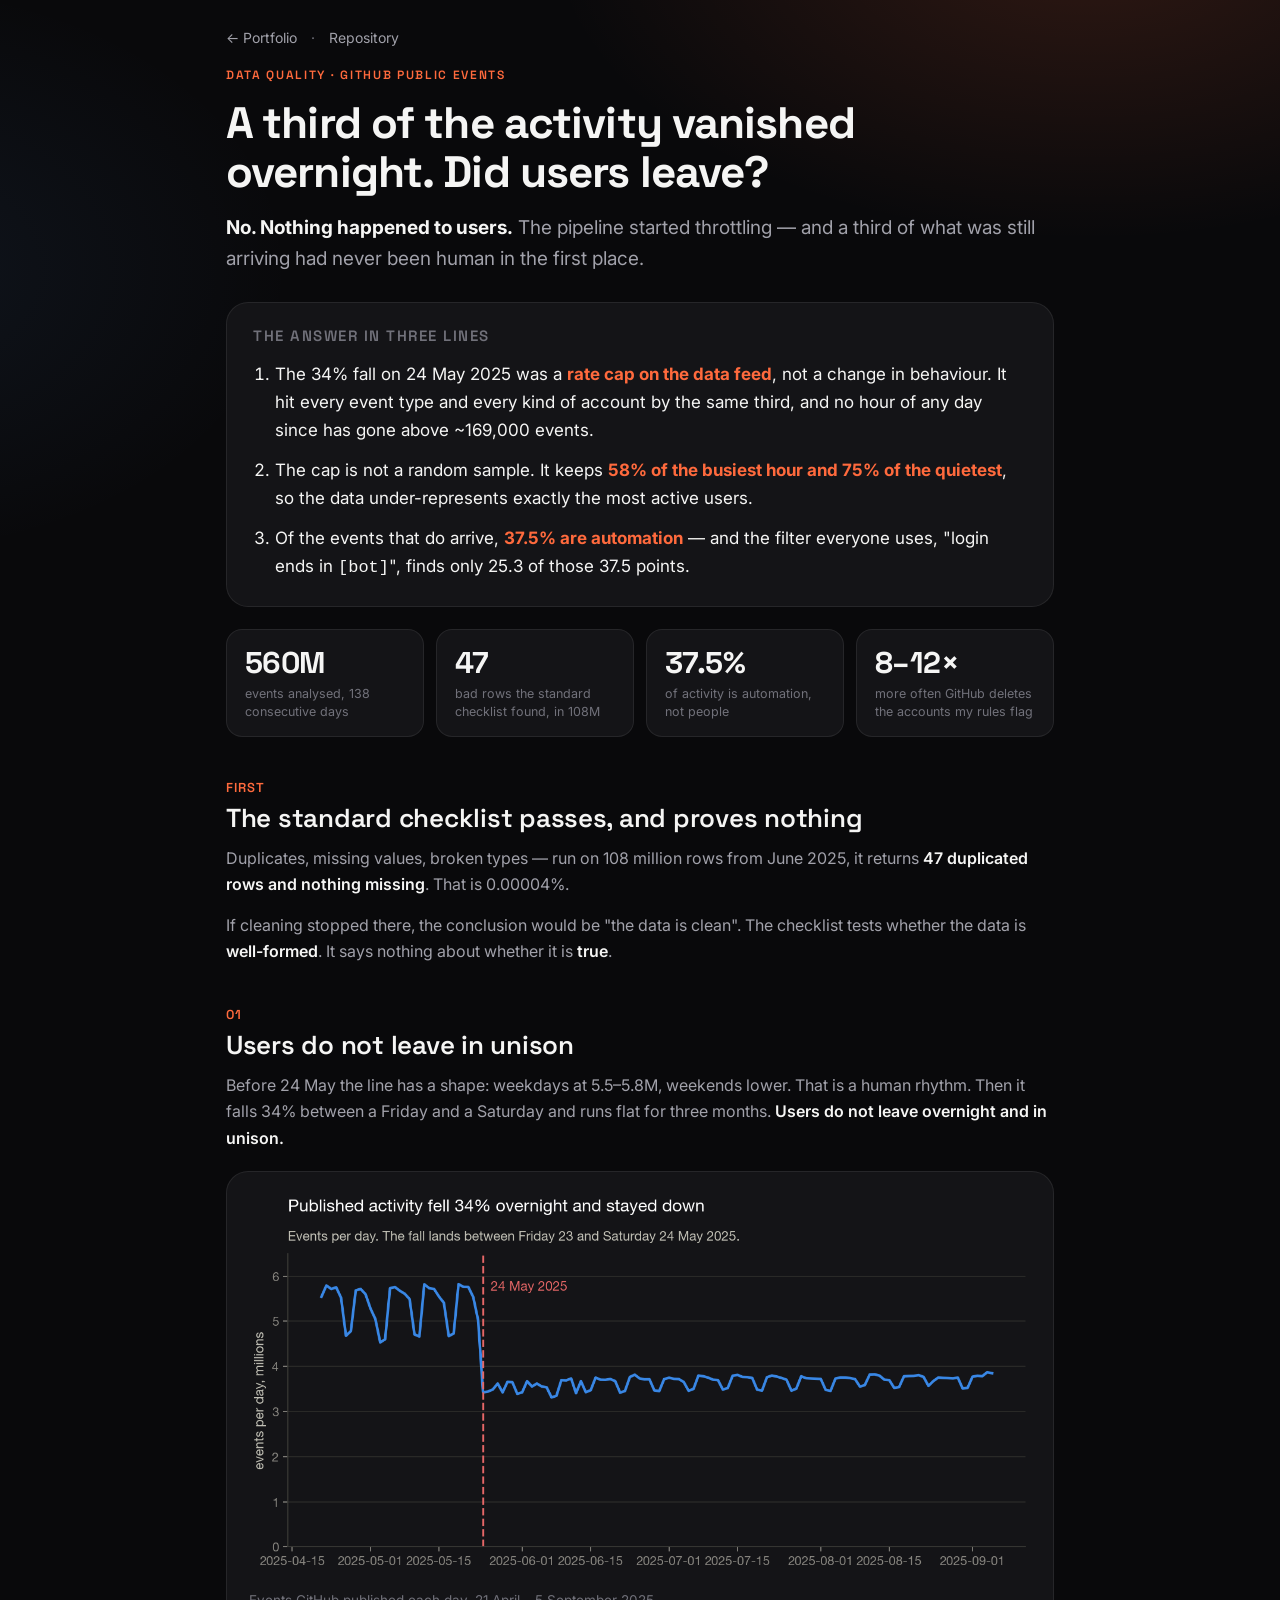
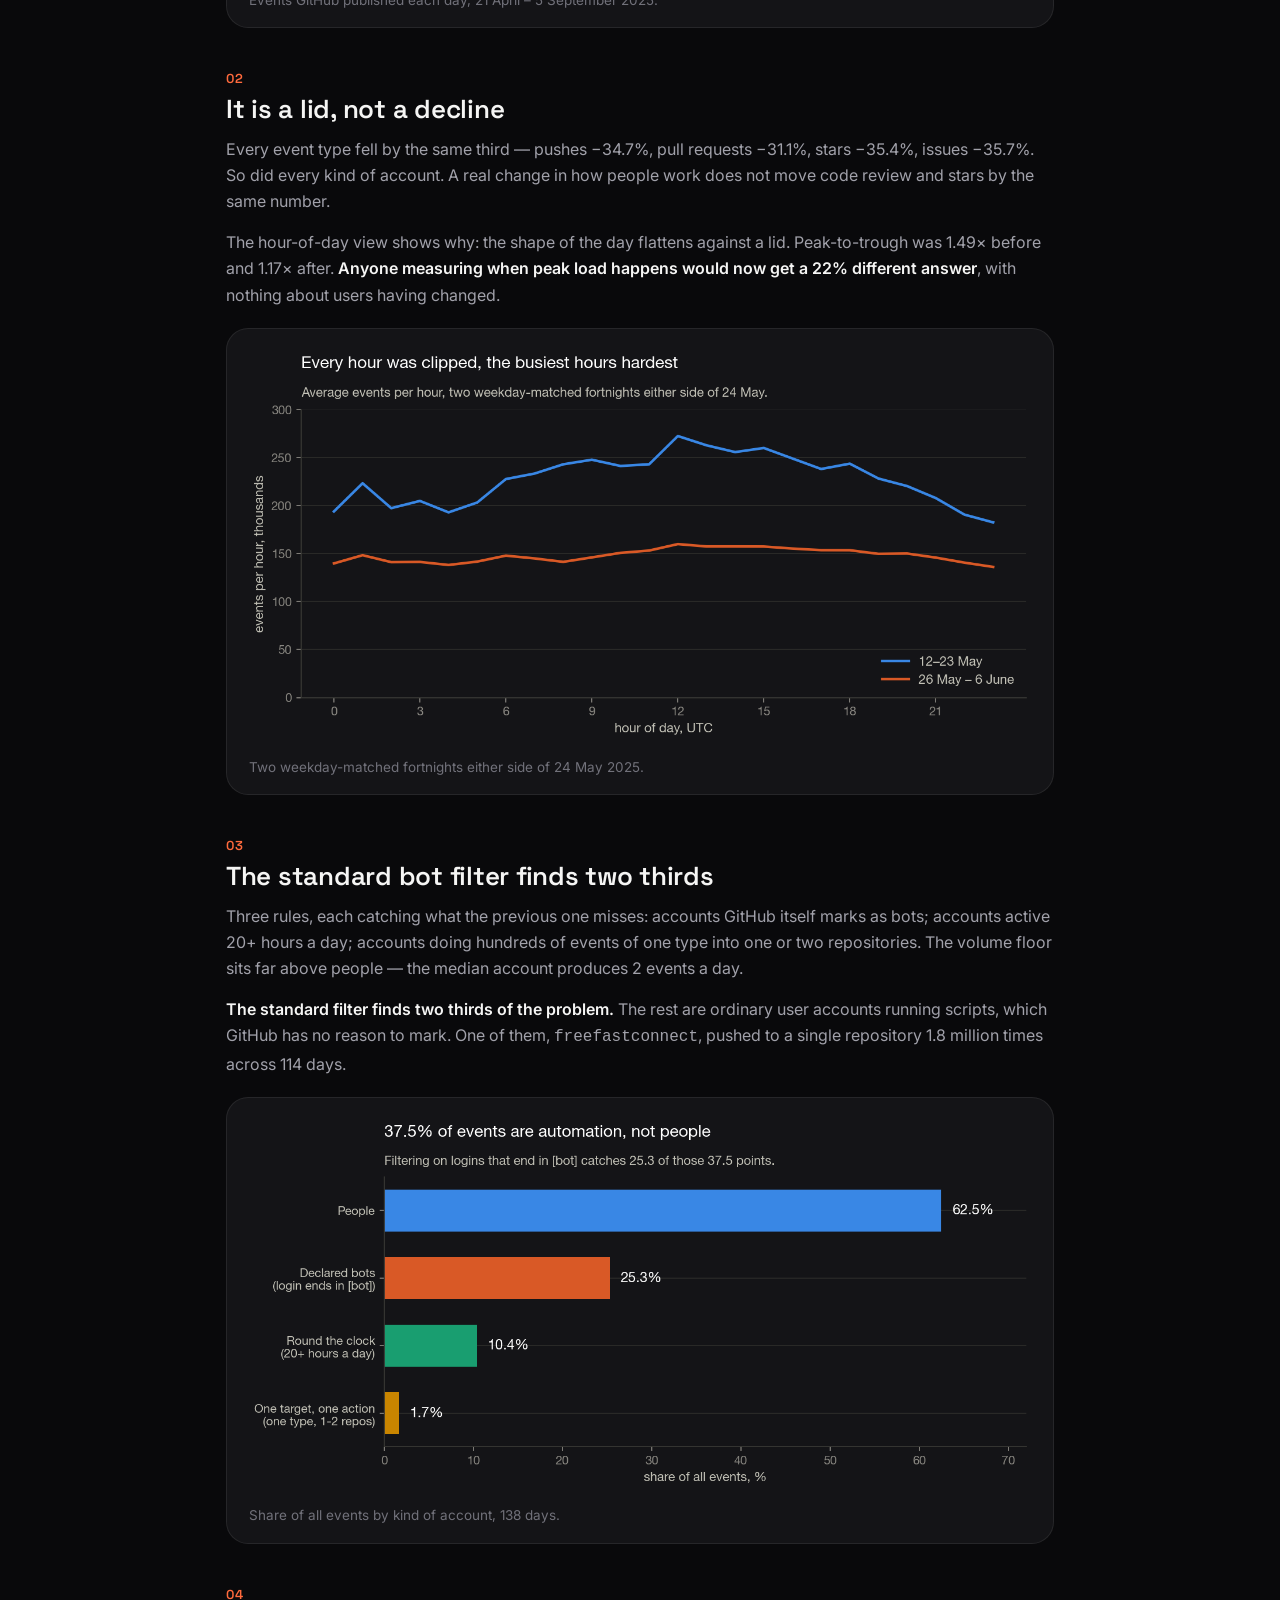
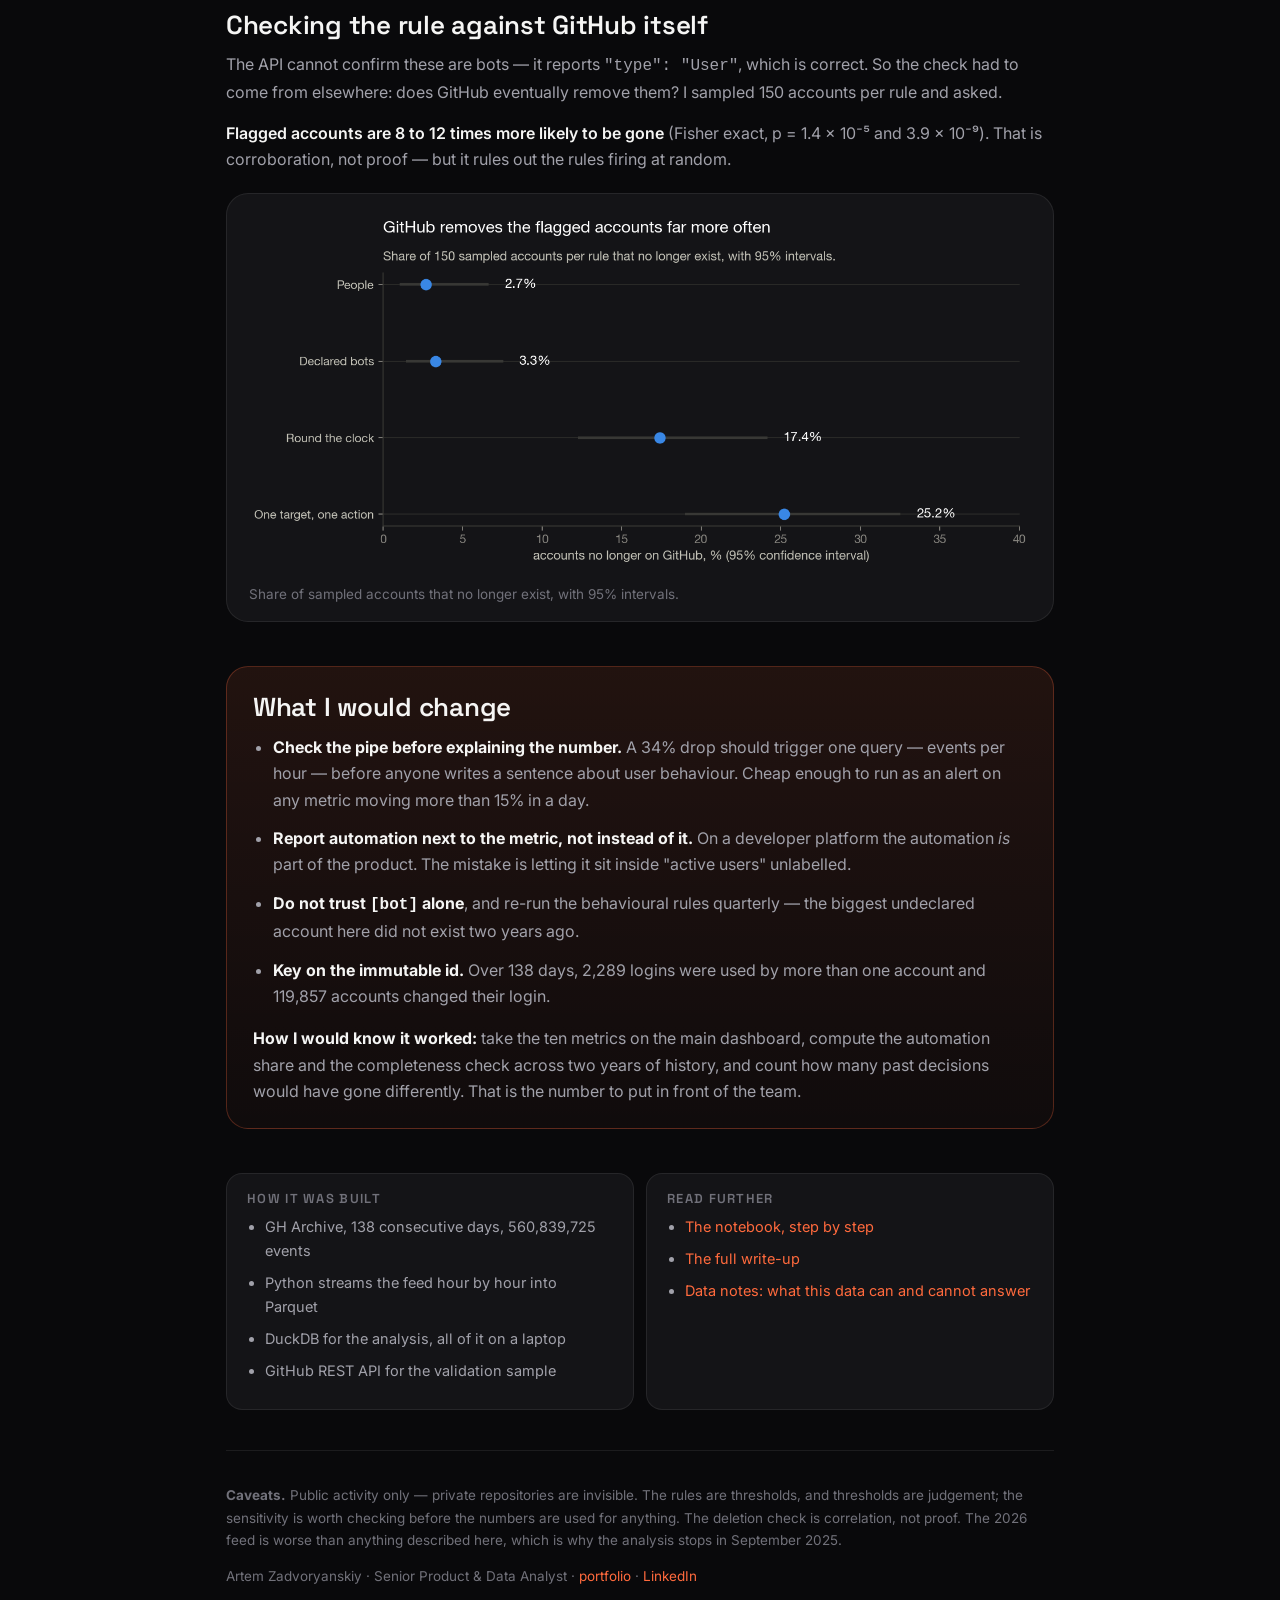
==== docs/index.html @ 85ed8e42 "Publish the case study as a page, and split light/dark figures docs/index.html is the thing to scree" ====
<!doctype html>
<html lang="en">
<head>
<meta charset="utf-8">
<meta name="viewport" content="width=device-width, initial-scale=1">
<title>Before you trust a number · GitHub product analytics</title>
<meta name="description" content="GitHub's public activity fell a third overnight in May 2025. It was not users. A data-quality case study on 560 million real events.">
<meta name="theme-color" content="#09090b">
<link rel="preconnect" href="https://fonts.googleapis.com">
<link rel="preconnect" href="https://fonts.gstatic.com" crossorigin>
<link href="https://fonts.googleapis.com/css2?family=Inter:wght@400;500;600&family=Space+Grotesk:wght@500;600;700&display=swap" rel="stylesheet">
<link rel="icon" href="data:image/svg+xml,%3Csvg xmlns='http://www.w3.org/2000/svg' viewBox='0 0 64 64'%3E%3Crect width='64' height='64' rx='16' fill='%23ff6a3d'/%3E%3Ctext x='32' y='42' font-family='system-ui,sans-serif' font-size='27' font-weight='800' fill='%23140a06' text-anchor='middle'%3EAZ%3C/text%3E%3C/svg%3E">
<style>
:root{
  color-scheme: dark;
  --bg:#09090b; --card:#141417; --line:rgba(255,255,255,.08);
  --ink:#f5f5f4; --ink-2:#a1a1aa; --muted:#71717a;
  --accent:#ff6a3d; --radius:22px;
  --head:"Space Grotesk",system-ui,-apple-system,"Segoe UI",sans-serif;
  --body:"Inter",system-ui,-apple-system,"Segoe UI",sans-serif;
}
*{box-sizing:border-box}
body{margin:0;background:var(--bg);color:var(--ink);font:16px/1.65 var(--body);-webkit-font-smoothing:antialiased}
body::before{content:"";position:fixed;inset:0;z-index:-1;pointer-events:none;
  background:radial-gradient(900px 520px at 85% -8%,rgba(255,106,61,.16),transparent 60%),
             radial-gradient(700px 480px at -10% 30%,rgba(91,156,240,.08),transparent 60%),
             linear-gradient(var(--bg),var(--bg));}
.wrap{max-width:860px;margin:0 auto;padding:0 16px 80px}
a{color:var(--accent);text-decoration:none}
a:hover{text-decoration:underline}

nav{display:flex;gap:14px;align-items:center;padding:26px 0 8px;font-size:14px;color:var(--muted)}
nav a{color:var(--ink-2)}
h1{font:700 clamp(28px,5vw,44px)/1.12 var(--head);margin:18px 0 14px;letter-spacing:-.02em}
h2{font:600 clamp(20px,3vw,26px)/1.25 var(--head);margin:0 0 10px;letter-spacing:-.01em}
.eyebrow{font:600 12px/1 var(--head);letter-spacing:.14em;text-transform:uppercase;color:var(--accent)}
.lede{font-size:19px;color:var(--ink-2);margin:0 0 28px}
.lede strong{color:var(--ink)}

.answer{background:var(--card);border:1px solid var(--line);border-radius:var(--radius);padding:24px 26px;margin:0 0 22px}
.answer h2{font-size:15px;letter-spacing:.1em;text-transform:uppercase;color:var(--muted);margin-bottom:14px}
.answer ol{margin:0;padding-left:22px}
.answer li{margin:0 0 12px;font-size:17px}
.answer li:last-child{margin-bottom:0}
.answer li b{color:var(--accent)}

.stats{display:grid;grid-template-columns:repeat(4,1fr);gap:12px;margin:0 0 44px}
.stat{background:var(--card);border:1px solid var(--line);border-radius:16px;padding:16px 18px}
.stat .n{font:700 clamp(22px,3.4vw,30px)/1.1 var(--head);letter-spacing:-.02em}
.stat .l{font-size:12.5px;color:var(--muted);margin-top:6px;line-height:1.4}

section{margin:0 0 44px}
section .num{font:600 13px/1 var(--head);color:var(--accent);letter-spacing:.08em;margin-bottom:8px}
section p{margin:0 0 14px;color:var(--ink-2)}
section p strong{color:var(--ink);font-weight:600}
figure{margin:20px 0 0;background:var(--card);border:1px solid var(--line);border-radius:var(--radius);padding:18px 18px 6px}
figure img{width:100%;height:auto;display:block;border-radius:8px}
figcaption{font-size:13.5px;color:var(--muted);padding:12px 4px 10px}

.callout{background:linear-gradient(180deg,rgba(255,106,61,.10),rgba(255,106,61,.03));
  border:1px solid rgba(255,106,61,.28);border-radius:var(--radius);padding:24px 26px}
.callout h2{color:var(--ink)}
.callout ul{margin:10px 0 0;padding-left:20px}
.callout li{margin:0 0 12px;color:var(--ink-2)}
.callout li:last-child{margin-bottom:0}
.callout li b{color:var(--ink)}

.meta{display:grid;grid-template-columns:1fr 1fr;gap:12px;margin-top:34px}
.meta div{background:var(--card);border:1px solid var(--line);border-radius:16px;padding:18px 20px}
.meta h3{font:600 13px/1 var(--head);letter-spacing:.1em;text-transform:uppercase;color:var(--muted);margin:0 0 10px}
.meta p,.meta li{font-size:14.5px;color:var(--ink-2);margin:0 0 8px}
.meta ul{margin:0;padding-left:18px}
footer{color:var(--muted);font-size:13.5px;border-top:1px solid var(--line);margin-top:40px;padding-top:20px}

@media (max-width:640px){
  .stats{grid-template-columns:repeat(2,1fr)}
  .meta{grid-template-columns:1fr}
  figure{padding:12px 12px 2px}
}
</style>
</head>
<body>
<div class="wrap">

<nav>
  <a href="https://azadvoryanskiy.github.io">← Portfolio</a>
  <span>·</span>
  <a href="https://github.com/azadvoryanskiy/github-product-analytics">Repository</a>
</nav>

<p class="eyebrow">Data quality · GitHub public events</p>
<h1>A third of the activity vanished overnight. Did users leave?</h1>
<p class="lede"><strong>No. Nothing happened to users.</strong> The pipeline started
throttling — and a third of what was still arriving had never been human in the
first place.</p>

<div class="answer">
  <h2>The answer in three lines</h2>
  <ol>
    <li>The 34% fall on 24 May 2025 was a <b>rate cap on the data feed</b>, not a
        change in behaviour. It hit every event type and every kind of account by
        the same third, and no hour of any day since has gone above ~169,000 events.</li>
    <li>The cap is not a random sample. It keeps <b>58% of the busiest hour and 75%
        of the quietest</b>, so the data under-represents exactly the most active users.</li>
    <li>Of the events that do arrive, <b>37.5% are automation</b> — and the filter
        everyone uses, "login ends in <code>[bot]</code>", finds only 25.3 of those
        37.5 points.</li>
  </ol>
</div>

<div class="stats">
  <div class="stat"><div class="n">560M</div><div class="l">events analysed, 138 consecutive days</div></div>
  <div class="stat"><div class="n">47</div><div class="l">bad rows the standard checklist found, in 108M</div></div>
  <div class="stat"><div class="n">37.5%</div><div class="l">of activity is automation, not people</div></div>
  <div class="stat"><div class="n">8–12×</div><div class="l">more often GitHub deletes the accounts my rules flag</div></div>
</div>

<section>
  <div class="num">FIRST</div>
  <h2>The standard checklist passes, and proves nothing</h2>
  <p>Duplicates, missing values, broken types — run on 108 million rows from June
  2025, it returns <strong>47 duplicated rows and nothing missing</strong>. That is
  0.00004%.</p>
  <p>If cleaning stopped there, the conclusion would be "the data is clean". The
  checklist tests whether the data is <strong>well-formed</strong>. It says nothing
  about whether it is <strong>true</strong>.</p>
</section>

<section>
  <div class="num">01</div>
  <h2>Users do not leave in unison</h2>
  <p>Before 24 May the line has a shape: weekdays at 5.5–5.8M, weekends lower. That
  is a human rhythm. Then it falls 34% between a Friday and a Saturday and runs flat
  for three months. <strong>Users do not leave overnight and in unison.</strong></p>
  <figure>
    <img src="img/dark/01_daily_events.png" alt="Events published per day from April to September 2025, with a sharp permanent drop on 24 May">
    <figcaption>Events GitHub published each day, 21 April – 5 September 2025.</figcaption>
  </figure>
</section>

<section>
  <div class="num">02</div>
  <h2>It is a lid, not a decline</h2>
  <p>Every event type fell by the same third — pushes −34.7%, pull requests −31.1%,
  stars −35.4%, issues −35.7%. So did every kind of account. A real change in how
  people work does not move code review and stars by the same number.</p>
  <p>The hour-of-day view shows why: the shape of the day flattens against a lid.
  Peak-to-trough was 1.49× before and 1.17× after. <strong>Anyone measuring when
  peak load happens would now get a 22% different answer</strong>, with nothing about
  users having changed.</p>
  <figure>
    <img src="img/dark/02_hourly_ceiling.png" alt="Average events per hour of day before and after the cap; the later line is flatter and lower">
    <figcaption>Two weekday-matched fortnights either side of 24 May 2025.</figcaption>
  </figure>
</section>

<section>
  <div class="num">03</div>
  <h2>The standard bot filter finds two thirds</h2>
  <p>Three rules, each catching what the previous one misses: accounts GitHub itself
  marks as bots; accounts active 20+ hours a day; accounts doing hundreds of events
  of one type into one or two repositories. The volume floor sits far above people —
  the median account produces 2 events a day.</p>
  <p><strong>The standard filter finds two thirds of the problem.</strong> The rest
  are ordinary user accounts running scripts, which GitHub has no reason to mark.
  One of them, <code>freefastconnect</code>, pushed to a single repository 1.8
  million times across 114 days.</p>
  <figure>
    <img src="img/dark/03_composition.png" alt="Bar chart: people 62.5%, declared bots 25.3%, round the clock 10.4%, one target one action 1.7%">
    <figcaption>Share of all events by kind of account, 138 days.</figcaption>
  </figure>
</section>

<section>
  <div class="num">04</div>
  <h2>Checking the rule against GitHub itself</h2>
  <p>The API cannot confirm these are bots — it reports <code>"type": "User"</code>,
  which is correct. So the check had to come from elsewhere: does GitHub eventually
  remove them? I sampled 150 accounts per rule and asked.</p>
  <p><strong>Flagged accounts are 8 to 12 times more likely to be gone</strong>
  (Fisher exact, p = 1.4 × 10⁻⁵ and 3.9 × 10⁻⁹). That is corroboration, not proof —
  but it rules out the rules firing at random.</p>
  <figure>
    <img src="img/dark/04_deletion_rates.png" alt="Deletion rates with confidence intervals: people 2.7%, declared bots 3.3%, round the clock 17.4%, one target one action 25.2%">
    <figcaption>Share of sampled accounts that no longer exist, with 95% intervals.</figcaption>
  </figure>
</section>

<section class="callout">
  <h2>What I would change</h2>
  <ul>
    <li><b>Check the pipe before explaining the number.</b> A 34% drop should trigger
    one query — events per hour — before anyone writes a sentence about user
    behaviour. Cheap enough to run as an alert on any metric moving more than 15% in
    a day.</li>
    <li><b>Report automation next to the metric, not instead of it.</b> On a
    developer platform the automation <em>is</em> part of the product. The mistake is
    letting it sit inside "active users" unlabelled.</li>
    <li><b>Do not trust <code>[bot]</code> alone</b>, and re-run the behavioural rules
    quarterly — the biggest undeclared account here did not exist two years ago.</li>
    <li><b>Key on the immutable id.</b> Over 138 days, 2,289 logins were used by more
    than one account and 119,857 accounts changed their login.</li>
  </ul>
  <p style="margin:16px 0 0;color:var(--ink-2)"><b style="color:var(--ink)">How I would
  know it worked:</b> take the ten metrics on the main dashboard, compute the
  automation share and the completeness check across two years of history, and count
  how many past decisions would have gone differently. That is the number to put in
  front of the team.</p>
</section>

<div class="meta">
  <div>
    <h3>How it was built</h3>
    <ul>
      <li>GH Archive, 138 consecutive days, 560,839,725 events</li>
      <li>Python streams the feed hour by hour into Parquet</li>
      <li>DuckDB for the analysis, all of it on a laptop</li>
      <li>GitHub REST API for the validation sample</li>
    </ul>
  </div>
  <div>
    <h3>Read further</h3>
    <ul>
      <li><a href="https://github.com/azadvoryanskiy/github-product-analytics/blob/main/notebooks/01_data_quality.ipynb">The notebook, step by step</a></li>
      <li><a href="https://github.com/azadvoryanskiy/github-product-analytics/blob/main/docs/01-data-quality.md">The full write-up</a></li>
      <li><a href="https://github.com/azadvoryanskiy/github-product-analytics/blob/main/docs/data_notes.md">Data notes: what this data can and cannot answer</a></li>
    </ul>
  </div>
</div>

<footer>
  <p><b>Caveats.</b> Public activity only — private repositories are invisible. The
  rules are thresholds, and thresholds are judgement; the sensitivity is worth
  checking before the numbers are used for anything. The deletion check is
  correlation, not proof. The 2026 feed is worse than anything described here, which
  is why the analysis stops in September 2025.</p>
  <p>Artem Zadvoryanskiy · Senior Product &amp; Data Analyst ·
  <a href="https://azadvoryanskiy.github.io">portfolio</a> ·
  <a href="https://linkedin.com/in/artemzad">LinkedIn</a></p>
</footer>

</div>
</body>
</html>
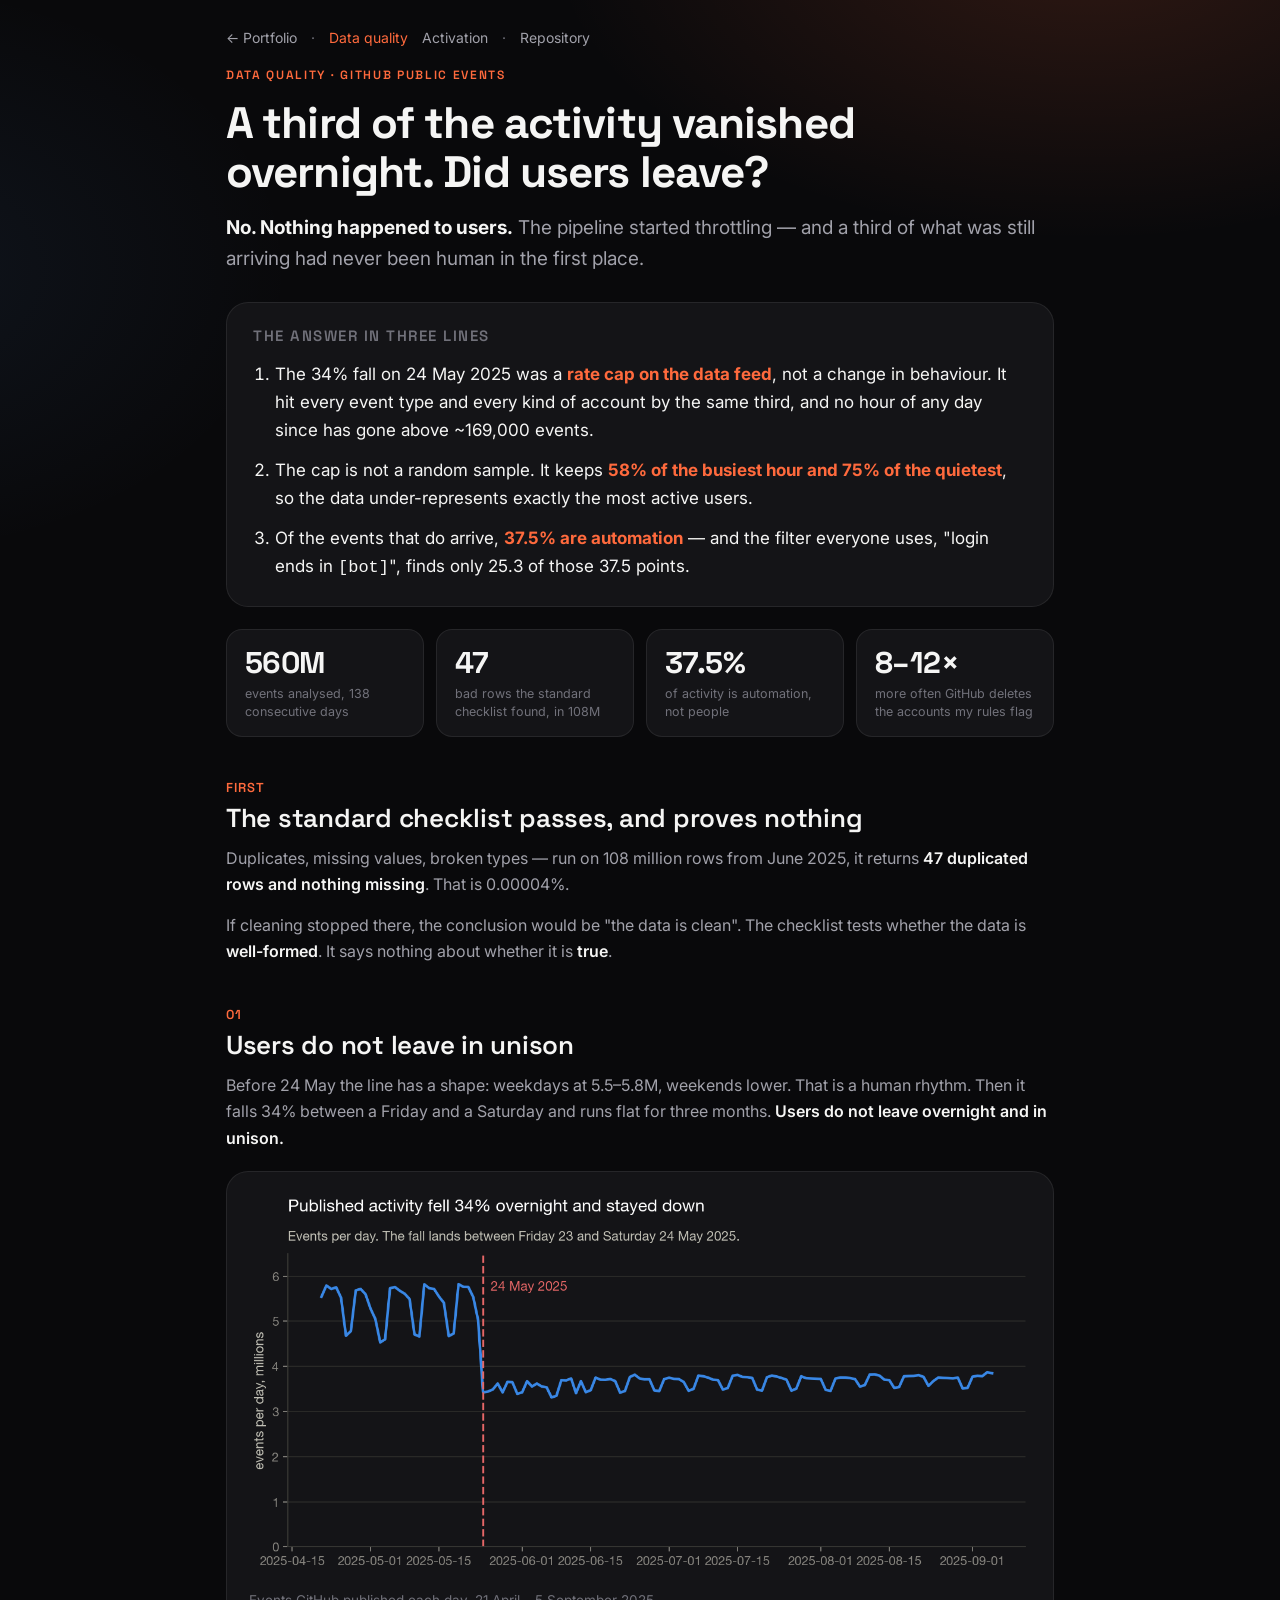
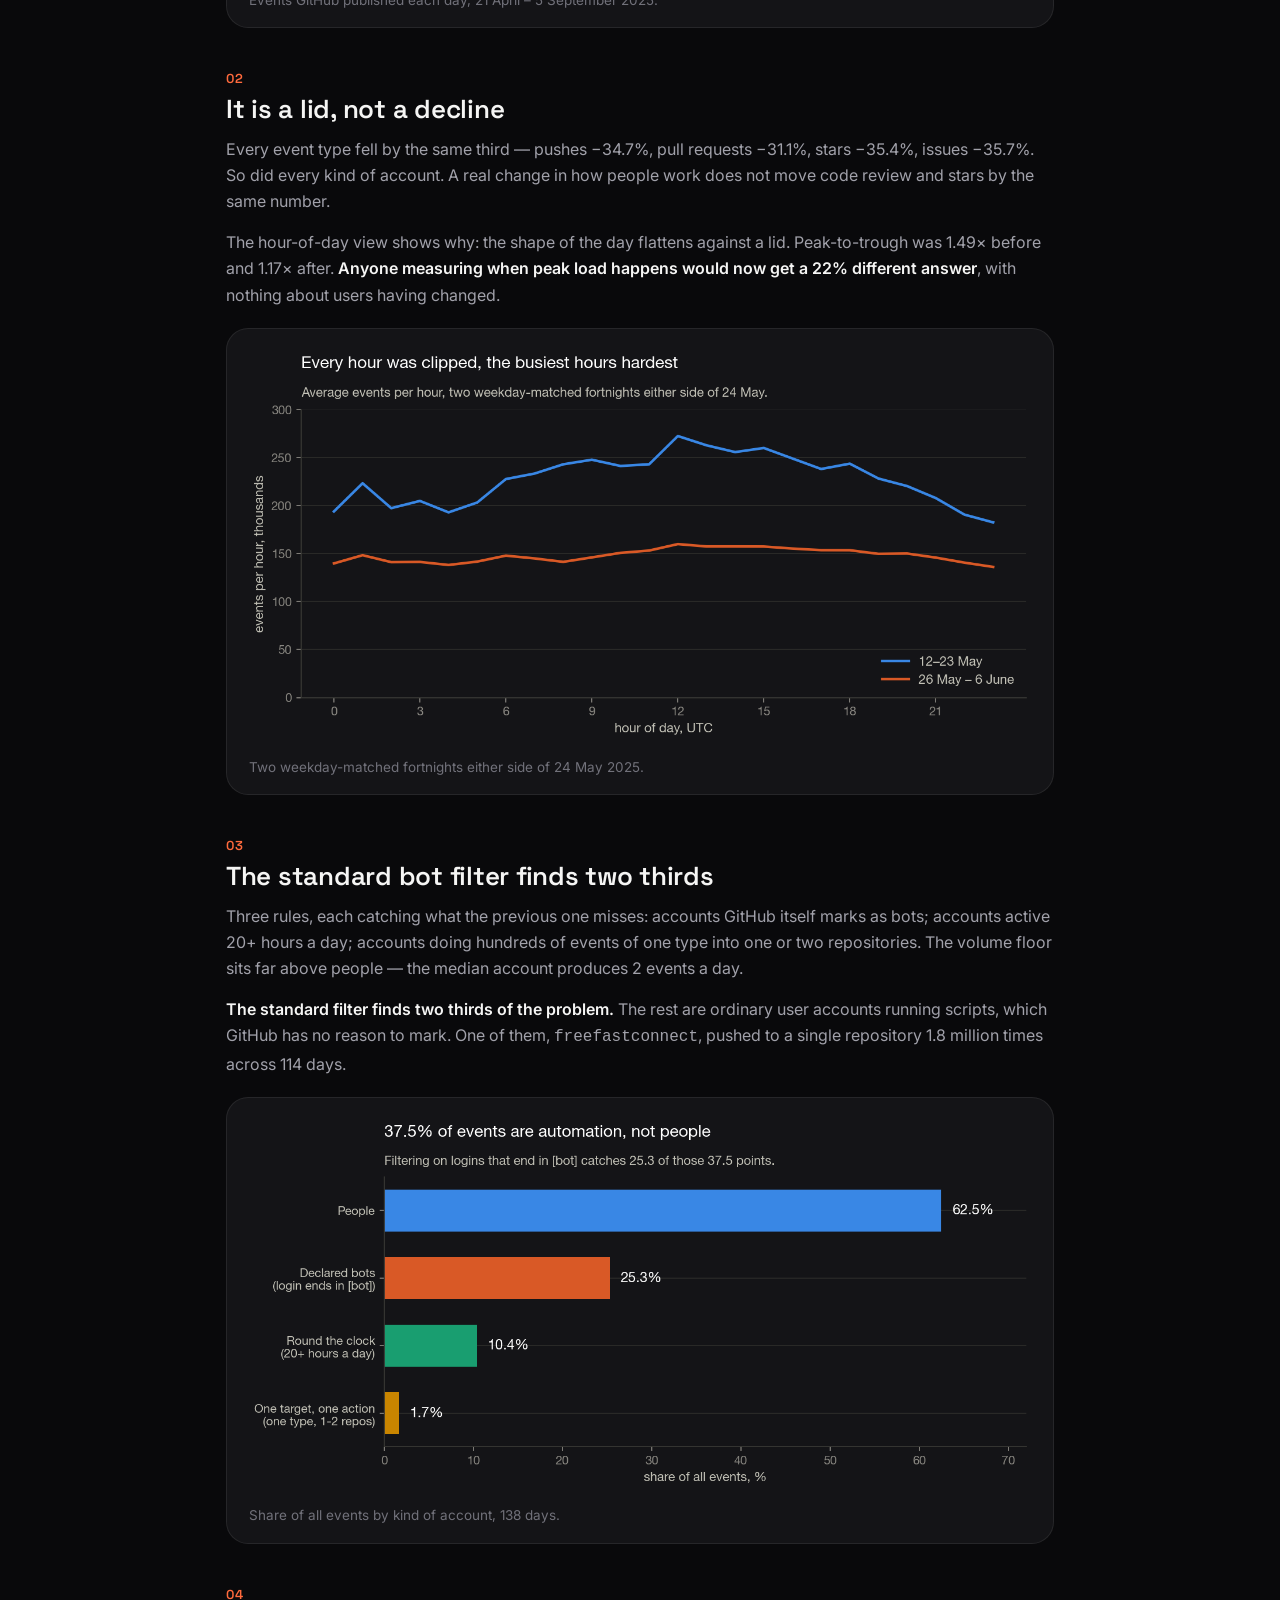
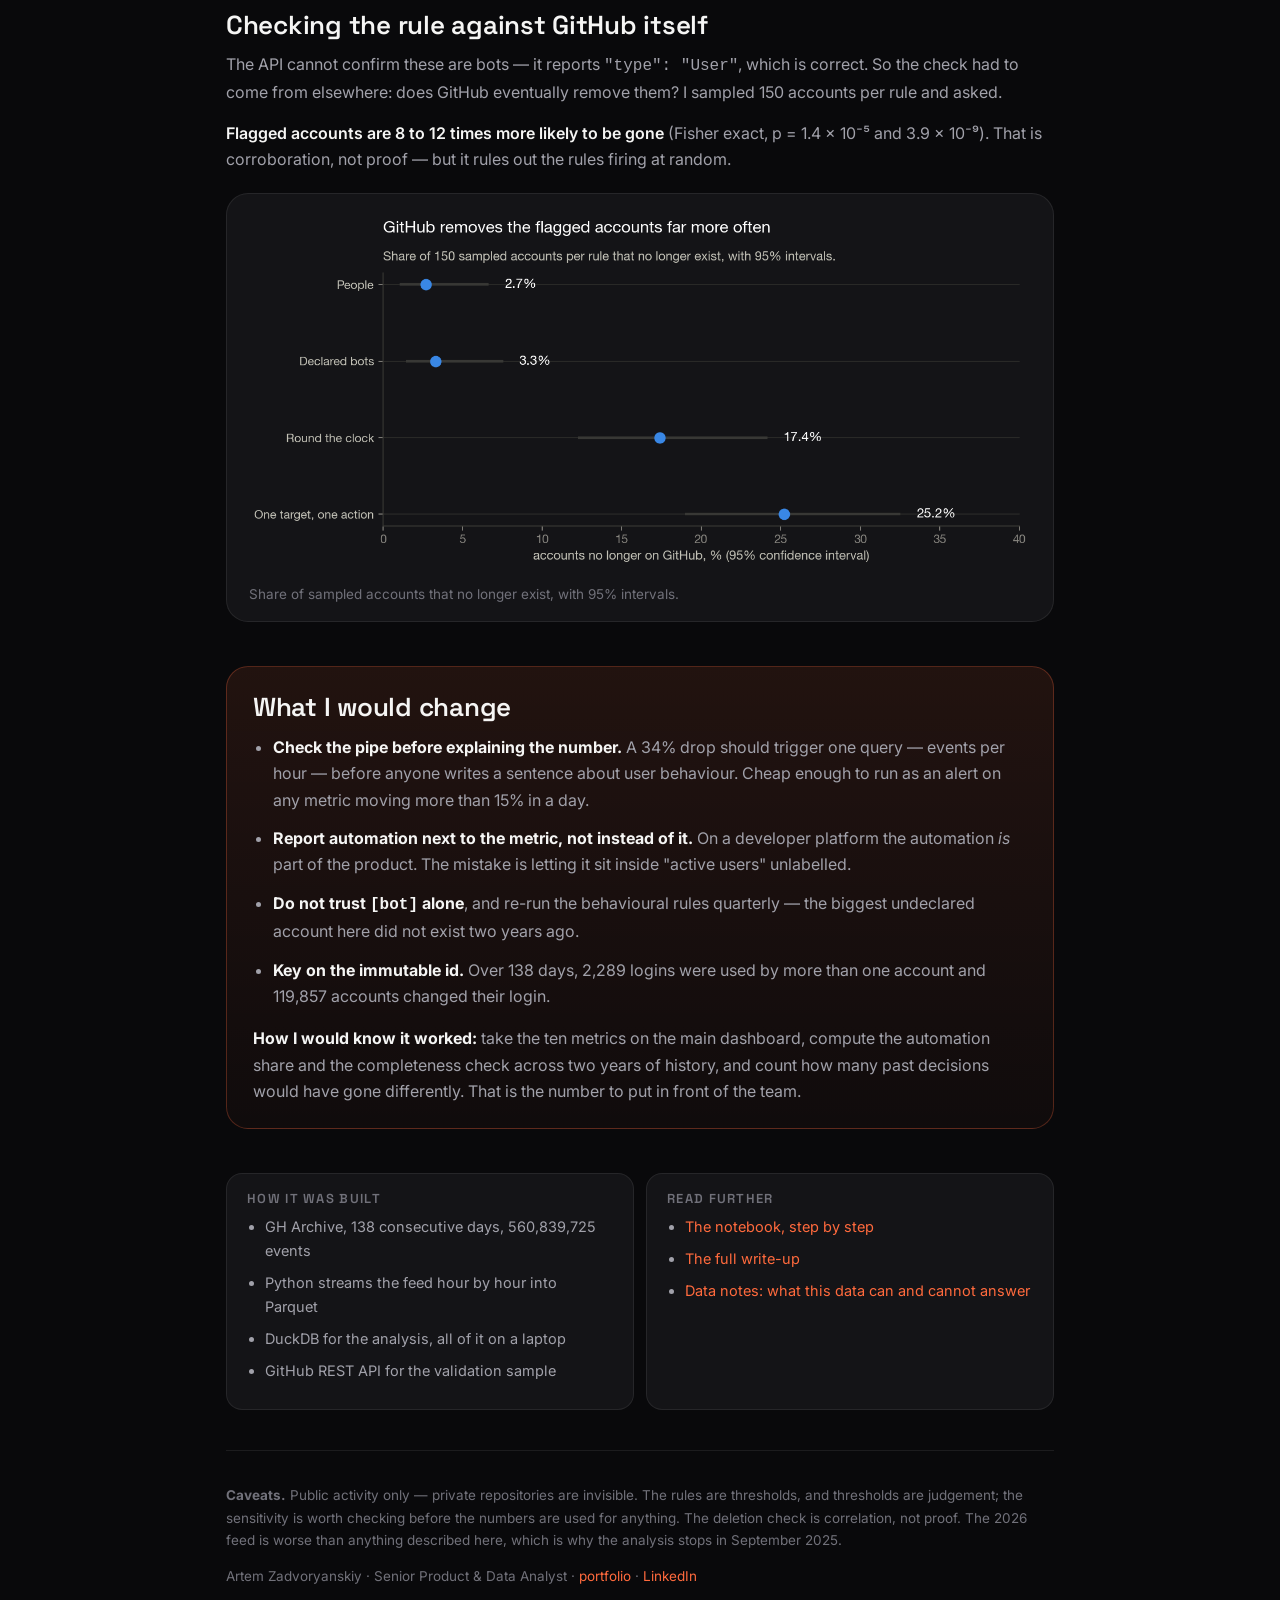
==== commit 2dba42d8: "Notebook, figures and page for the activation case study Four figures in src/activation_figures.py, " ====
--- a/docs/index.html
+++ b/docs/index.html
@@ -10,80 +10,16 @@
 <link rel="preconnect" href="https://fonts.gstatic.com" crossorigin>
 <link href="https://fonts.googleapis.com/css2?family=Inter:wght@400;500;600&family=Space+Grotesk:wght@500;600;700&display=swap" rel="stylesheet">
 <link rel="icon" href="data:image/svg+xml,%3Csvg xmlns='http://www.w3.org/2000/svg' viewBox='0 0 64 64'%3E%3Crect width='64' height='64' rx='16' fill='%23ff6a3d'/%3E%3Ctext x='32' y='42' font-family='system-ui,sans-serif' font-size='27' font-weight='800' fill='%23140a06' text-anchor='middle'%3EAZ%3C/text%3E%3C/svg%3E">
-<style>
-:root{
-  color-scheme: dark;
-  --bg:#09090b; --card:#141417; --line:rgba(255,255,255,.08);
-  --ink:#f5f5f4; --ink-2:#a1a1aa; --muted:#71717a;
-  --accent:#ff6a3d; --radius:22px;
-  --head:"Space Grotesk",system-ui,-apple-system,"Segoe UI",sans-serif;
-  --body:"Inter",system-ui,-apple-system,"Segoe UI",sans-serif;
-}
-*{box-sizing:border-box}
-body{margin:0;background:var(--bg);color:var(--ink);font:16px/1.65 var(--body);-webkit-font-smoothing:antialiased}
-body::before{content:"";position:fixed;inset:0;z-index:-1;pointer-events:none;
-  background:radial-gradient(900px 520px at 85% -8%,rgba(255,106,61,.16),transparent 60%),
-             radial-gradient(700px 480px at -10% 30%,rgba(91,156,240,.08),transparent 60%),
-             linear-gradient(var(--bg),var(--bg));}
-.wrap{max-width:860px;margin:0 auto;padding:0 16px 80px}
-a{color:var(--accent);text-decoration:none}
-a:hover{text-decoration:underline}
-
-nav{display:flex;gap:14px;align-items:center;padding:26px 0 8px;font-size:14px;color:var(--muted)}
-nav a{color:var(--ink-2)}
-h1{font:700 clamp(28px,5vw,44px)/1.12 var(--head);margin:18px 0 14px;letter-spacing:-.02em}
-h2{font:600 clamp(20px,3vw,26px)/1.25 var(--head);margin:0 0 10px;letter-spacing:-.01em}
-.eyebrow{font:600 12px/1 var(--head);letter-spacing:.14em;text-transform:uppercase;color:var(--accent)}
-.lede{font-size:19px;color:var(--ink-2);margin:0 0 28px}
-.lede strong{color:var(--ink)}
-
-.answer{background:var(--card);border:1px solid var(--line);border-radius:var(--radius);padding:24px 26px;margin:0 0 22px}
-.answer h2{font-size:15px;letter-spacing:.1em;text-transform:uppercase;color:var(--muted);margin-bottom:14px}
-.answer ol{margin:0;padding-left:22px}
-.answer li{margin:0 0 12px;font-size:17px}
-.answer li:last-child{margin-bottom:0}
-.answer li b{color:var(--accent)}
-
-.stats{display:grid;grid-template-columns:repeat(4,1fr);gap:12px;margin:0 0 44px}
-.stat{background:var(--card);border:1px solid var(--line);border-radius:16px;padding:16px 18px}
-.stat .n{font:700 clamp(22px,3.4vw,30px)/1.1 var(--head);letter-spacing:-.02em}
-.stat .l{font-size:12.5px;color:var(--muted);margin-top:6px;line-height:1.4}
-
-section{margin:0 0 44px}
-section .num{font:600 13px/1 var(--head);color:var(--accent);letter-spacing:.08em;margin-bottom:8px}
-section p{margin:0 0 14px;color:var(--ink-2)}
-section p strong{color:var(--ink);font-weight:600}
-figure{margin:20px 0 0;background:var(--card);border:1px solid var(--line);border-radius:var(--radius);padding:18px 18px 6px}
-figure img{width:100%;height:auto;display:block;border-radius:8px}
-figcaption{font-size:13.5px;color:var(--muted);padding:12px 4px 10px}
-
-.callout{background:linear-gradient(180deg,rgba(255,106,61,.10),rgba(255,106,61,.03));
-  border:1px solid rgba(255,106,61,.28);border-radius:var(--radius);padding:24px 26px}
-.callout h2{color:var(--ink)}
-.callout ul{margin:10px 0 0;padding-left:20px}
-.callout li{margin:0 0 12px;color:var(--ink-2)}
-.callout li:last-child{margin-bottom:0}
-.callout li b{color:var(--ink)}
-
-.meta{display:grid;grid-template-columns:1fr 1fr;gap:12px;margin-top:34px}
-.meta div{background:var(--card);border:1px solid var(--line);border-radius:16px;padding:18px 20px}
-.meta h3{font:600 13px/1 var(--head);letter-spacing:.1em;text-transform:uppercase;color:var(--muted);margin:0 0 10px}
-.meta p,.meta li{font-size:14.5px;color:var(--ink-2);margin:0 0 8px}
-.meta ul{margin:0;padding-left:18px}
-footer{color:var(--muted);font-size:13.5px;border-top:1px solid var(--line);margin-top:40px;padding-top:20px}
-
-@media (max-width:640px){
-  .stats{grid-template-columns:repeat(2,1fr)}
-  .meta{grid-template-columns:1fr}
-  figure{padding:12px 12px 2px}
-}
-</style>
+<link rel="stylesheet" href="case-study.css">
 </head>
 <body>
 <div class="wrap">
 
-<nav>
+<nav class="crumbs">
   <a href="https://azadvoryanskiy.github.io">← Portfolio</a>
+  <span>·</span>
+  <a class="here" href="index.html">Data quality</a>
+  <a href="activation.html">Activation</a>
   <span>·</span>
   <a href="https://github.com/azadvoryanskiy/github-product-analytics">Repository</a>
 </nav>
--- a/docs/case-study.css
+++ b/docs/case-study.css
@@ -0,0 +1,76 @@
+:root{
+  color-scheme: dark;
+  --bg:#09090b; --card:#141417; --line:rgba(255,255,255,.08);
+  --ink:#f5f5f4; --ink-2:#a1a1aa; --muted:#71717a;
+  --accent:#ff6a3d; --radius:22px;
+  --head:"Space Grotesk",system-ui,-apple-system,"Segoe UI",sans-serif;
+  --body:"Inter",system-ui,-apple-system,"Segoe UI",sans-serif;
+}
+*{box-sizing:border-box}
+body{margin:0;background:var(--bg);color:var(--ink);font:16px/1.65 var(--body);-webkit-font-smoothing:antialiased}
+body::before{content:"";position:fixed;inset:0;z-index:-1;pointer-events:none;
+  background:radial-gradient(900px 520px at 85% -8%,rgba(255,106,61,.16),transparent 60%),
+             radial-gradient(700px 480px at -10% 30%,rgba(91,156,240,.08),transparent 60%),
+             linear-gradient(var(--bg),var(--bg));}
+.wrap{max-width:860px;margin:0 auto;padding:0 16px 80px}
+a{color:var(--accent);text-decoration:none}
+a:hover{text-decoration:underline}
+
+nav{display:flex;gap:14px;align-items:center;padding:26px 0 8px;font-size:14px;color:var(--muted)}
+nav a{color:var(--ink-2)}
+h1{font:700 clamp(28px,5vw,44px)/1.12 var(--head);margin:18px 0 14px;letter-spacing:-.02em}
+h2{font:600 clamp(20px,3vw,26px)/1.25 var(--head);margin:0 0 10px;letter-spacing:-.01em}
+.eyebrow{font:600 12px/1 var(--head);letter-spacing:.14em;text-transform:uppercase;color:var(--accent)}
+.lede{font-size:19px;color:var(--ink-2);margin:0 0 28px}
+.lede strong{color:var(--ink)}
+
+.answer{background:var(--card);border:1px solid var(--line);border-radius:var(--radius);padding:24px 26px;margin:0 0 22px}
+.answer h2{font-size:15px;letter-spacing:.1em;text-transform:uppercase;color:var(--muted);margin-bottom:14px}
+.answer ol{margin:0;padding-left:22px}
+.answer li{margin:0 0 12px;font-size:17px}
+.answer li:last-child{margin-bottom:0}
+.answer li b{color:var(--accent)}
+
+.stats{display:grid;grid-template-columns:repeat(4,1fr);gap:12px;margin:0 0 44px}
+.stat{background:var(--card);border:1px solid var(--line);border-radius:16px;padding:16px 18px}
+.stat .n{font:700 clamp(22px,3.4vw,30px)/1.1 var(--head);letter-spacing:-.02em}
+.stat .l{font-size:12.5px;color:var(--muted);margin-top:6px;line-height:1.4}
+
+section{margin:0 0 44px}
+section .num{font:600 13px/1 var(--head);color:var(--accent);letter-spacing:.08em;margin-bottom:8px}
+section p{margin:0 0 14px;color:var(--ink-2)}
+section p strong{color:var(--ink);font-weight:600}
+figure{margin:20px 0 0;background:var(--card);border:1px solid var(--line);border-radius:var(--radius);padding:18px 18px 6px}
+figure img{width:100%;height:auto;display:block;border-radius:8px}
+figcaption{font-size:13.5px;color:var(--muted);padding:12px 4px 10px}
+
+.callout{background:linear-gradient(180deg,rgba(255,106,61,.10),rgba(255,106,61,.03));
+  border:1px solid rgba(255,106,61,.28);border-radius:var(--radius);padding:24px 26px}
+.callout h2{color:var(--ink)}
+.callout ul{margin:10px 0 0;padding-left:20px}
+.callout li{margin:0 0 12px;color:var(--ink-2)}
+.callout li:last-child{margin-bottom:0}
+.callout li b{color:var(--ink)}
+
+.meta{display:grid;grid-template-columns:1fr 1fr;gap:12px;margin-top:34px}
+.meta div{background:var(--card);border:1px solid var(--line);border-radius:16px;padding:18px 20px}
+.meta h3{font:600 13px/1 var(--head);letter-spacing:.1em;text-transform:uppercase;color:var(--muted);margin:0 0 10px}
+.meta p,.meta li{font-size:14.5px;color:var(--ink-2);margin:0 0 8px}
+.meta ul{margin:0;padding-left:18px}
+footer{color:var(--muted);font-size:13.5px;border-top:1px solid var(--line);margin-top:40px;padding-top:20px}
+
+@media (max-width:640px){
+  .stats{grid-template-columns:repeat(2,1fr)}
+  .meta{grid-template-columns:1fr}
+  figure{padding:12px 12px 2px}
+}
+
+/* Shared by every case-study page. */
+.crumbs{display:flex;gap:14px;align-items:center;flex-wrap:wrap;padding:26px 0 8px;font-size:14px;color:var(--muted)}
+.crumbs a{color:var(--ink-2)}
+.crumbs a.here{color:var(--accent)}
+table.sizing{width:100%;border-collapse:collapse;margin:14px 0 0;font-size:15px}
+table.sizing th{text-align:left;font:600 12px/1 var(--head);letter-spacing:.08em;
+  text-transform:uppercase;color:var(--muted);padding:0 12px 10px 0}
+table.sizing td{padding:8px 12px 8px 0;border-top:1px solid var(--line);color:var(--ink-2)}
+table.sizing tr.pick td{color:var(--ink);font-weight:600}
